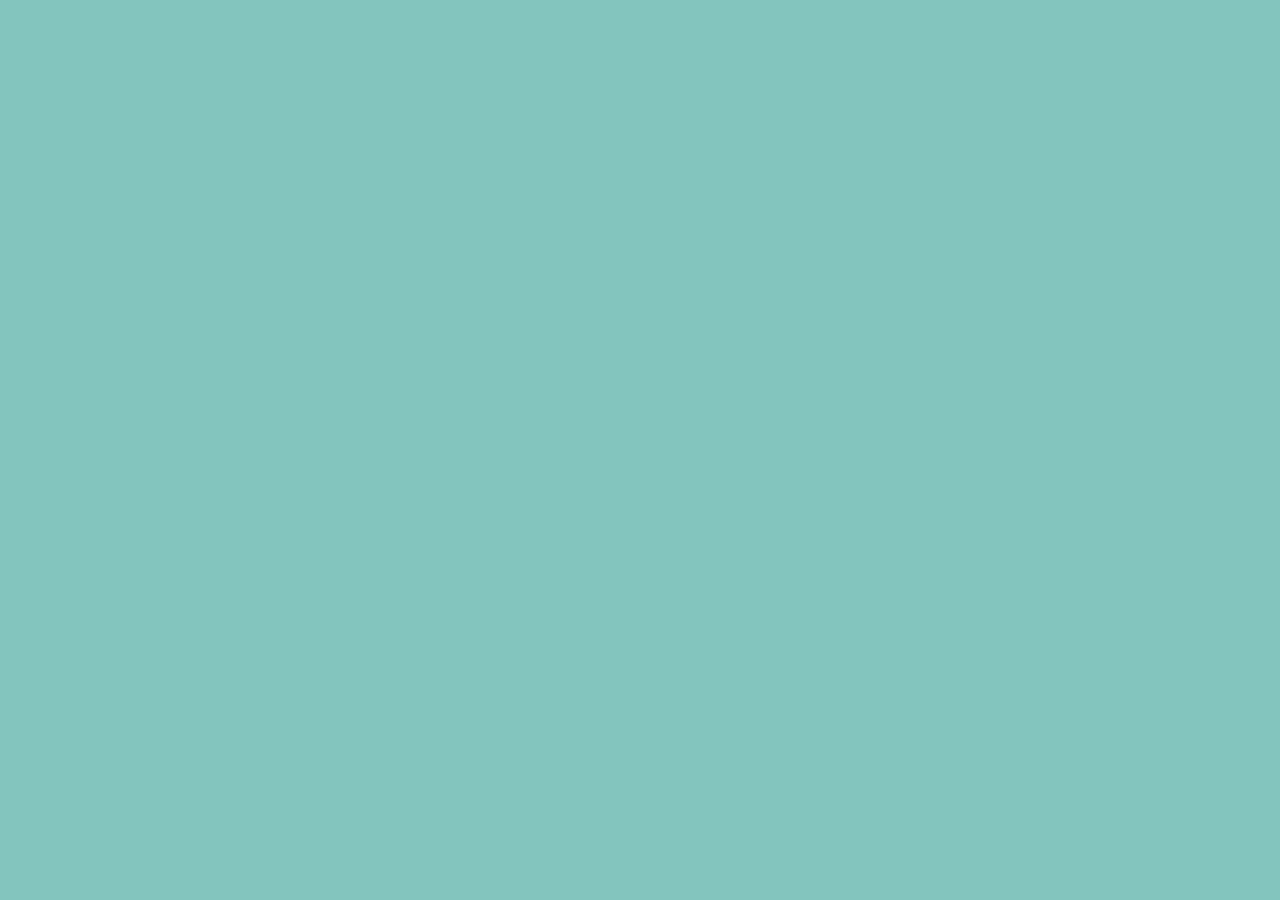
==== pwa-1024/index.html @ 3f91898d "Vite.js PWA 1024 Game" ====
<!DOCTYPE html>
<html lang="en">
  <head>
    <meta charset="UTF-8" />
    <link rel="icon" href="/favicon.svg" type="image/svg+xml">
    <link rel="apple-touch-icon" href="/pwa-192x192.png">
    <link rel="mask-icon" href="/favicon.svg" color="#FFFFFF">
    <meta name="msapplication-TileColor" content="#FFFFFF">
    <meta name="theme-color" content="#e76f51">
    <script src="vanilla.min.js"></script>
    
    <style>
      body {
        background-color: #83c5be;
        margin: 0;
        width: 100%;
        height: 100vh;
      }

      div#app {
        height: 100%;
      }
    </style>
    <meta name="viewport" content="width=device-width, initial-scale=1.0" />
    <title>1024</title>
    <script type="module" crossorigin src="/assets/index.5e1edd0c.js"></script>
    <link rel="stylesheet" href="/assets/index.8848e0ad.css">
  <link rel="manifest" href="/manifest.webmanifest"><script id="vite-plugin-pwa:register-sw" src="/registerSW.js"></script></head>
  <body>
    <div id="app"></div>
  </body>
</html>
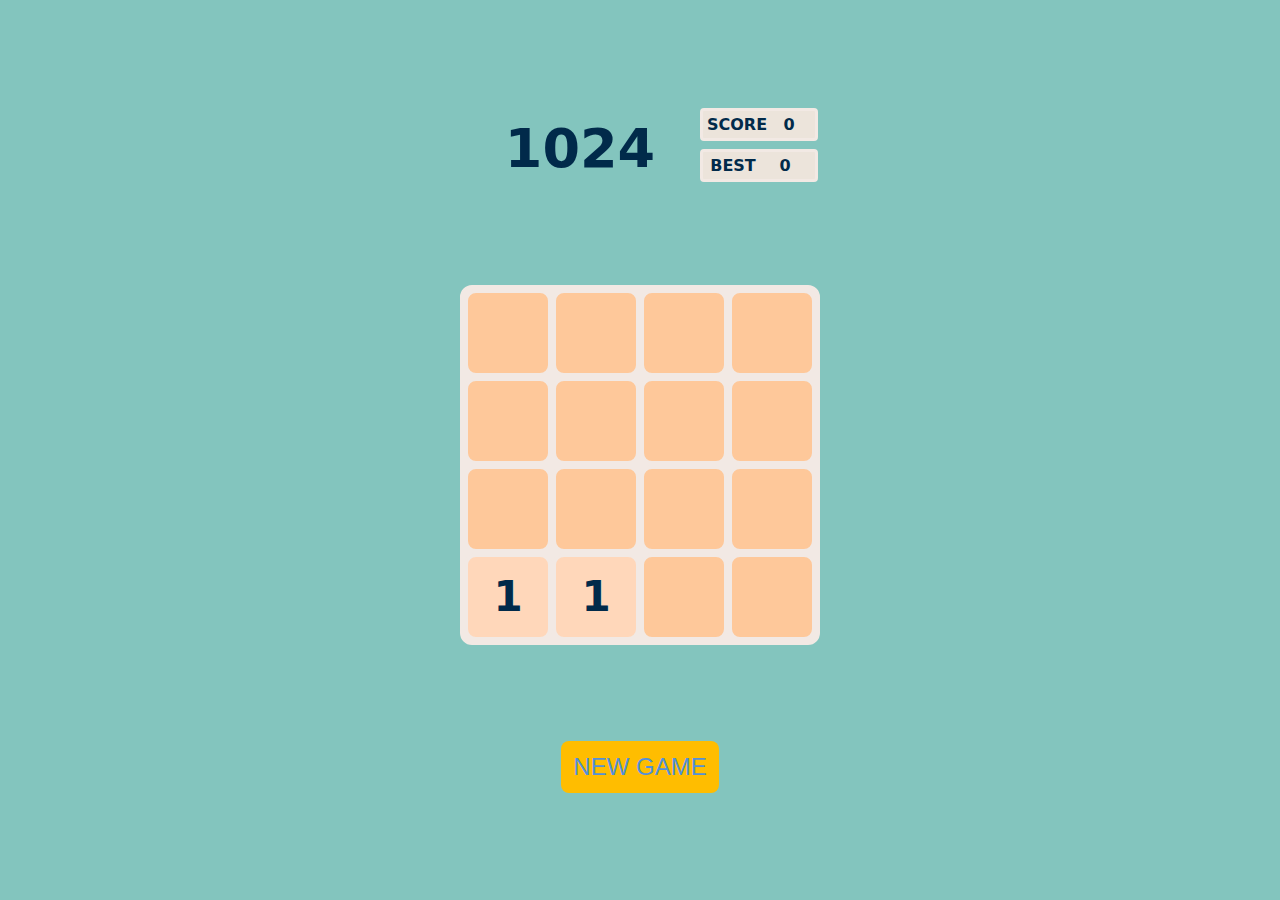
==== commit b6fdf288: "update css styles" ====
--- a/pwa-1024/index.html
+++ b/pwa-1024/index.html
@@ -2,12 +2,12 @@
 <html lang="en">
   <head>
     <meta charset="UTF-8" />
-    <link rel="icon" href="/favicon.svg" type="image/svg+xml">
-    <link rel="apple-touch-icon" href="/pwa-192x192.png">
-    <link rel="mask-icon" href="/favicon.svg" color="#FFFFFF">
+    <link rel="icon" href="/pwa-1024/favicon.svg" type="image/svg+xml">
+    <link rel="apple-touch-icon" href="/pwa-1024/pwa-192x192.png">
+    <link rel="mask-icon" href="/pwa-1024/favicon.svg" color="#FFFFFF">
     <meta name="msapplication-TileColor" content="#FFFFFF">
     <meta name="theme-color" content="#e76f51">
-    <script src="vanilla.min.js"></script>
+    <script src="/pwa-1024/vanilla.min.js"></script>
     
     <style>
       body {
@@ -16,16 +16,15 @@
         width: 100%;
         height: 100vh;
       }
-
       div#app {
         height: 100%;
       }
     </style>
     <meta name="viewport" content="width=device-width, initial-scale=1.0" />
     <title>1024</title>
-    <script type="module" crossorigin src="/assets/index.5e1edd0c.js"></script>
-    <link rel="stylesheet" href="/assets/index.8848e0ad.css">
-  <link rel="manifest" href="/manifest.webmanifest"><script id="vite-plugin-pwa:register-sw" src="/registerSW.js"></script></head>
+    <script type="module" crossorigin src="/pwa-1024/assets/index.5e1edd0c.js"></script>
+    <link rel="stylesheet" href="/pwa-1024/assets/index.3bd62f5c.css">
+  <link rel="manifest" href="/pwa-1024/manifest.webmanifest"><script id="vite-plugin-pwa:register-sw" src="/pwa-1024/registerSW.js"></script></head>
   <body>
     <div id="app"></div>
   </body>
--- a/pwa-1024/assets/index.3bd62f5c.css
+++ b/pwa-1024/assets/index.3bd62f5c.css
@@ -0,0 +1 @@
+.AAp{min-width:350px;height:100%;display:flex;flex-direction:column;align-items:center;justify-content:space-evenly}.S85{margin-bottom:12px;padding:12px;border:none;background-color:#ffbd00;border-radius:8px;color:#5390d9;font-size:24px;transition:.3s;cursor:pointer}.S85:hover{background-color:#e76f51;color:#e2eafc;transition:.3s}._9NO{touch-action:none;display:flex;flex-direction:column;background-color:#f2e9e4;width:max-content;border-radius:12px;border-color:#f2e9e4;border-style:solid;border-width:4px}.knw{border-radius:12px;border-color:#f2e9e4;border-style:solid;border-width:4px;width:80px;height:80px;display:flex;align-items:center;justify-content:center;float:left;font-size:32px}.VCb{animation-duration:.5s;animation-name:k1Z}@keyframes k1Z{0%{scale:25%}20%{rotate:-60deg}40%{rotate:30deg;scale:75%}60%{rotate:-15deg}80%{rotate:5deg}to{scale:100%}}.pK2{font-weight:700;text-align:center;white-space:normal;line-height:.9;user-select:none;font-family:system-ui,-apple-system,BlinkMacSystemFont,Segoe UI,Roboto,Oxygen,Ubuntu,Cantarell,Open Sans,Helvetica Neue,sans-serif}.WMm{background-color:#fec89a}.KLp{background-color:#ffd7ba;color:#012a4a;font-size:42px!important}.qtr{background-color:#ffe5d9;color:#012a4a;font-size:42px!important}.wVH{background-color:#ece4db;color:#012a4a;font-size:42px!important}._59R{background-color:#d8e2dc;color:#012a4a;font-size:42px!important}.xlp{background-color:#e8e8e4;color:#013a63;font-size:36px!important}.C3R{background-color:#f8edeb;color:#013a63;font-size:36px!important}._0ks{background-color:#fae1dd;color:#013a63;font-size:36px!important}.i0L{background-color:#fcd5ce;color:#5390d9}.qsW{background-color:#fec5bb;color:#5390d9}.pT3{background-color:#ffbd00;color:#5390d9}._3EV{background-color:#e76f51;color:#e2eafc}.gDf{background-color:#ff5400;color:#e2eafc}.E1B{background-color:#ff0054;color:#e2eafc}.Tqo{background-color:#8338ec;color:#e2eafc;font-size:28px!important}.lf5{background-color:#8338ec;color:#e2eafc;font-size:24px!important}._1xN{color:#012a4a;margin-top:12px;display:flex;align-items:center;width:360px;font-weight:700;font-family:system-ui,-apple-system,BlinkMacSystemFont,Segoe UI,Roboto,Oxygen,Ubuntu,Cantarell,Open Sans,Helvetica Neue,sans-serif}.t23{font-size:54px;text-align:center;flex:2;user-select:none}.AFH{flex:1;min-width:120px}.kzn{text-align:center;padding:4px;background-color:#ece4db;border:solid;border-radius:4px;border-color:#f2e9e4;margin-block:0 8px;display:inline-flex;width:calc(100% - 16px)}.oOR{margin:0;user-select:none;flex:1}.Vs1{flex:1}
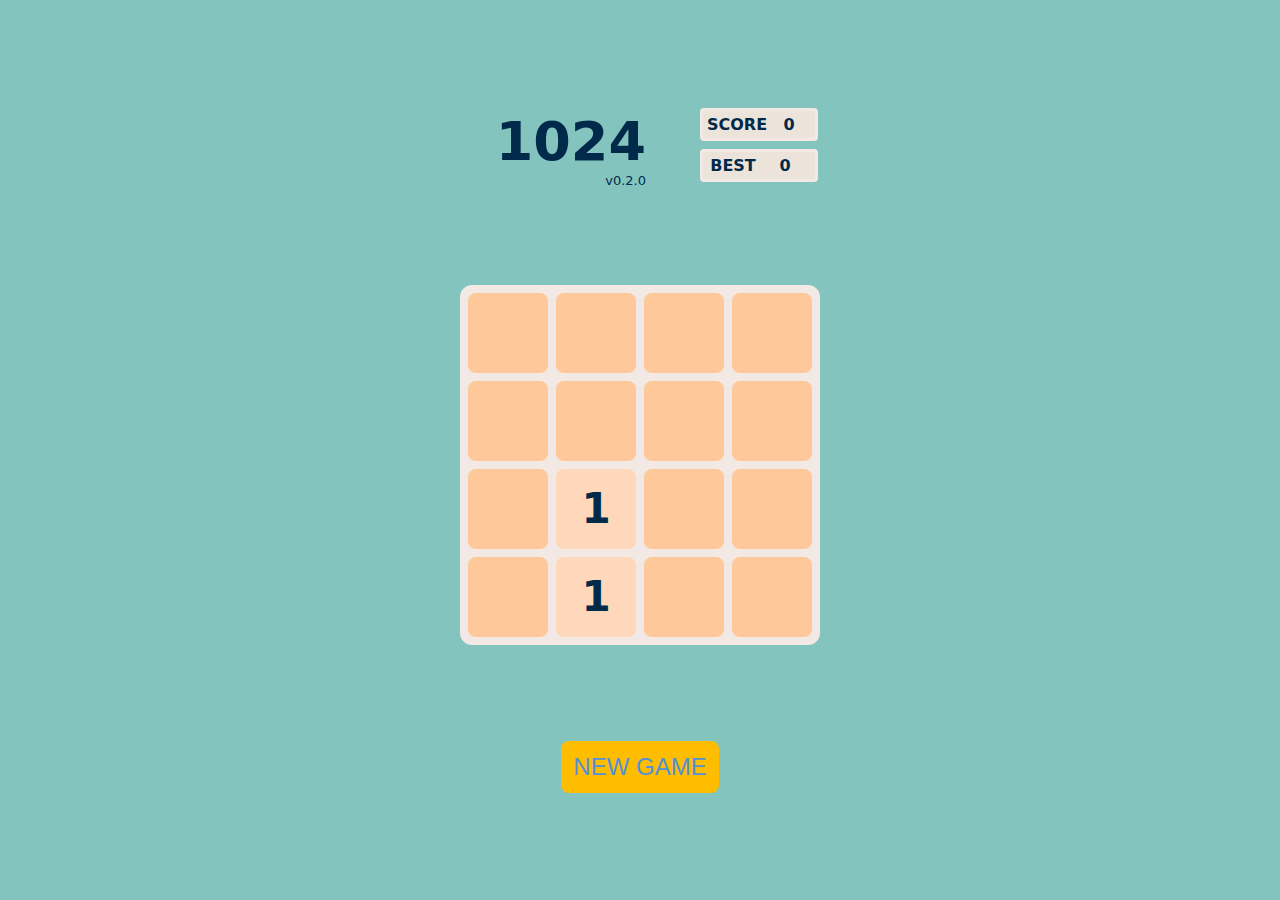
==== commit 29c77230: "pwa-1024 v0.2.0" ====
--- a/pwa-1024/index.html
+++ b/pwa-1024/index.html
@@ -22,8 +22,8 @@
     </style>
     <meta name="viewport" content="width=device-width, initial-scale=1.0" />
     <title>1024</title>
-    <script type="module" crossorigin src="/pwa-1024/assets/index.5e1edd0c.js"></script>
-    <link rel="stylesheet" href="/pwa-1024/assets/index.3bd62f5c.css">
+    <script type="module" crossorigin src="/pwa-1024/assets/index.dd373297.js"></script>
+    <link rel="stylesheet" href="/pwa-1024/assets/index.4378c38b.css">
   <link rel="manifest" href="/pwa-1024/manifest.webmanifest"><script id="vite-plugin-pwa:register-sw" src="/pwa-1024/registerSW.js"></script></head>
   <body>
     <div id="app"></div>
--- a/pwa-1024/assets/index.4378c38b.css
+++ b/pwa-1024/assets/index.4378c38b.css
@@ -0,0 +1 @@
+.AAp{min-width:350px;height:100%;display:flex;flex-direction:column;align-items:center;justify-content:space-evenly}.S85{margin-bottom:12px;padding:12px;border:none;background-color:#ffbd00;border-radius:8px;color:#5390d9;font-size:24px;transition:.3s;cursor:pointer}.S85:hover{background-color:#e76f51;color:#e2eafc;transition:.3s}._9NO{touch-action:none;display:flex;flex-direction:column;background-color:#f2e9e4;width:max-content;border-radius:12px;border-color:#f2e9e4;border-style:solid;border-width:4px}.knw{border-radius:12px;border-color:#f2e9e4;border-style:solid;border-width:4px;width:80px;height:80px;display:flex;align-items:center;justify-content:center;float:left;font-size:32px}.VCb{animation-duration:.5s;animation-name:k1Z}@keyframes k1Z{0%{scale:25%}20%{rotate:-60deg}40%{rotate:30deg;scale:75%}60%{rotate:-15deg}80%{rotate:5deg}to{scale:100%}}.pK2{font-weight:700;text-align:center;white-space:normal;line-height:.9;user-select:none;font-family:system-ui,-apple-system,BlinkMacSystemFont,Segoe UI,Roboto,Oxygen,Ubuntu,Cantarell,Open Sans,Helvetica Neue,sans-serif}.WMm{background-color:#fec89a}.KLp{background-color:#ffd7ba;color:#012a4a;font-size:42px!important}.qtr{background-color:#ffe5d9;color:#012a4a;font-size:42px!important}.wVH{background-color:#ece4db;color:#012a4a;font-size:42px!important}._59R{background-color:#d8e2dc;color:#012a4a;font-size:42px!important}.xlp{background-color:#e8e8e4;color:#013a63;font-size:36px!important}.C3R{background-color:#f8edeb;color:#013a63;font-size:36px!important}._0ks{background-color:#fae1dd;color:#013a63;font-size:36px!important}.i0L{background-color:#fcd5ce;color:#5390d9}.qsW{background-color:#fec5bb;color:#5390d9}.pT3{background-color:#ffbd00;color:#5390d9}._3EV{background-color:#e76f51;color:#e2eafc}.gDf{background-color:#ff5400;color:#e2eafc}.E1B{background-color:#ff0054;color:#e2eafc}.Tqo{background-color:#8338ec;color:#e2eafc;font-size:28px!important}.lf5{background-color:#8338ec;color:#e2eafc;font-size:24px!important}._1xN{color:#012a4a;margin-top:12px;display:flex;flex-wrap:wrap;gap:15%;align-items:center;width:360px;font-weight:700;font-family:system-ui,-apple-system,BlinkMacSystemFont,Segoe UI,Roboto,Oxygen,Ubuntu,Cantarell,Open Sans,Helvetica Neue,sans-serif}.t23{font-size:54px;text-align:end;flex:2;user-select:none}.D4R{font-size:small;font-weight:400;display:block;color:#012a4a;text-decoration:none}.AFH{flex:1;min-width:120px}.kzn{text-align:center;padding:4px;background-color:#ece4db;border:solid;border-radius:4px;border-color:#f2e9e4;margin-block:0 8px;display:inline-flex;width:calc(100% - 16px)}.oOR{margin:0;user-select:none;flex:1}.Vs1{flex:1}
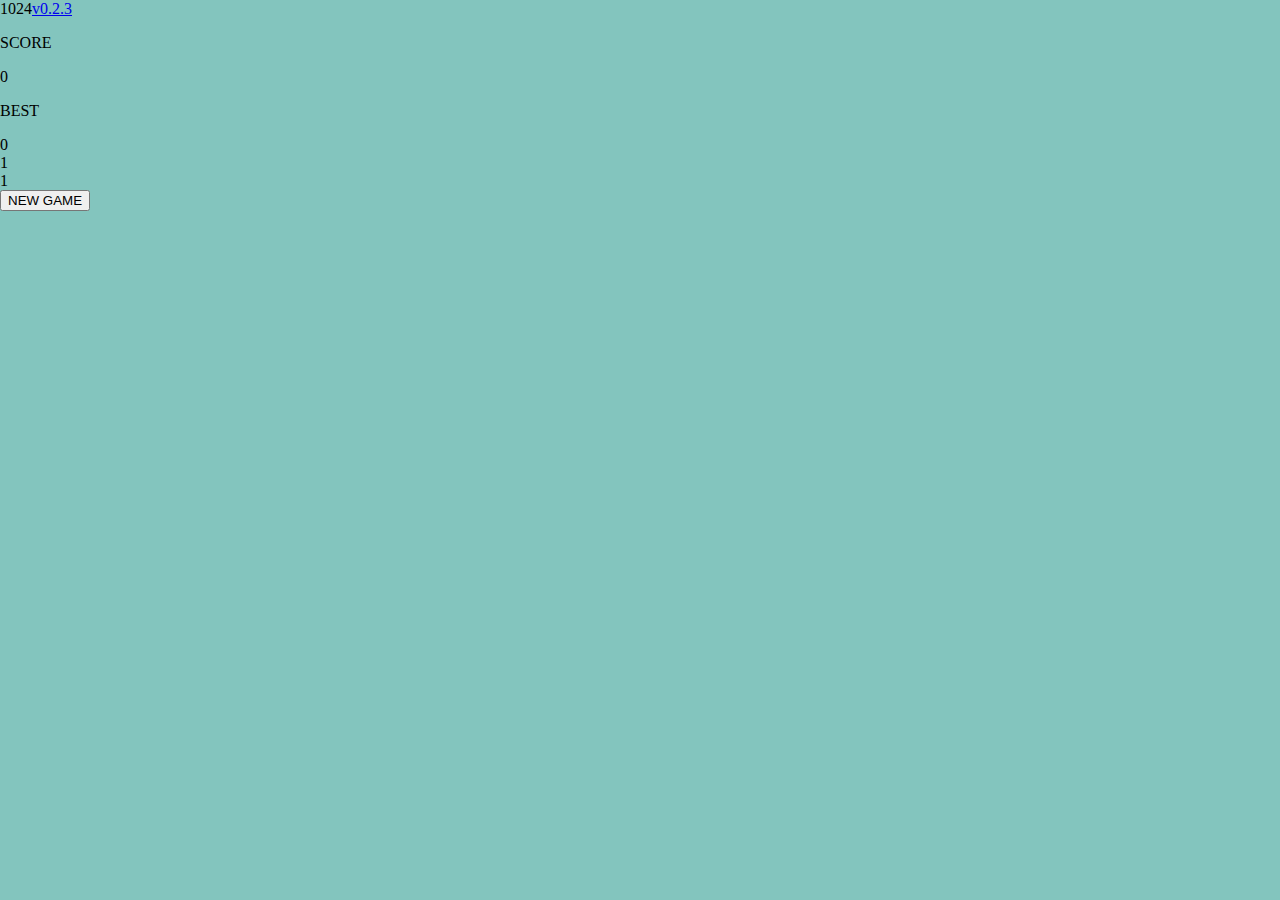
==== commit 38ecfb30: "1024: sync changes v0.2.3" ====
--- a/pwa-1024/index.html
+++ b/pwa-1024/index.html
@@ -2,9 +2,8 @@
 <html lang="en">
   <head>
     <meta charset="UTF-8" />
-    <link rel="icon" href="/pwa-1024/favicon.svg" type="image/svg+xml">
-    <link rel="apple-touch-icon" href="/pwa-1024/pwa-192x192.png">
-    <link rel="mask-icon" href="/pwa-1024/favicon.svg" color="#FFFFFF">
+    <link rel="icon" href="/pwa-1024/favicon.ico" />
+    <link rel="apple-touch-icon" href="/pwa-1024/apple-touch-icon.png">
     <meta name="msapplication-TileColor" content="#FFFFFF">
     <meta name="theme-color" content="#e76f51">
     <script src="/pwa-1024/vanilla.min.js"></script>
@@ -22,8 +21,8 @@
     </style>
     <meta name="viewport" content="width=device-width, initial-scale=1.0" />
     <title>1024</title>
-    <script type="module" crossorigin src="/pwa-1024/assets/index.dd373297.js"></script>
-    <link rel="stylesheet" href="/pwa-1024/assets/index.4378c38b.css">
+    <script type="module" crossorigin src="/pwa-1024/assets/index.bf0f61bc.js"></script>
+    <link rel="stylesheet" href="/pwa-1024/assets/index.4d4b182d.css">
   <link rel="manifest" href="/pwa-1024/manifest.webmanifest"><script id="vite-plugin-pwa:register-sw" src="/pwa-1024/registerSW.js"></script></head>
   <body>
     <div id="app"></div>
